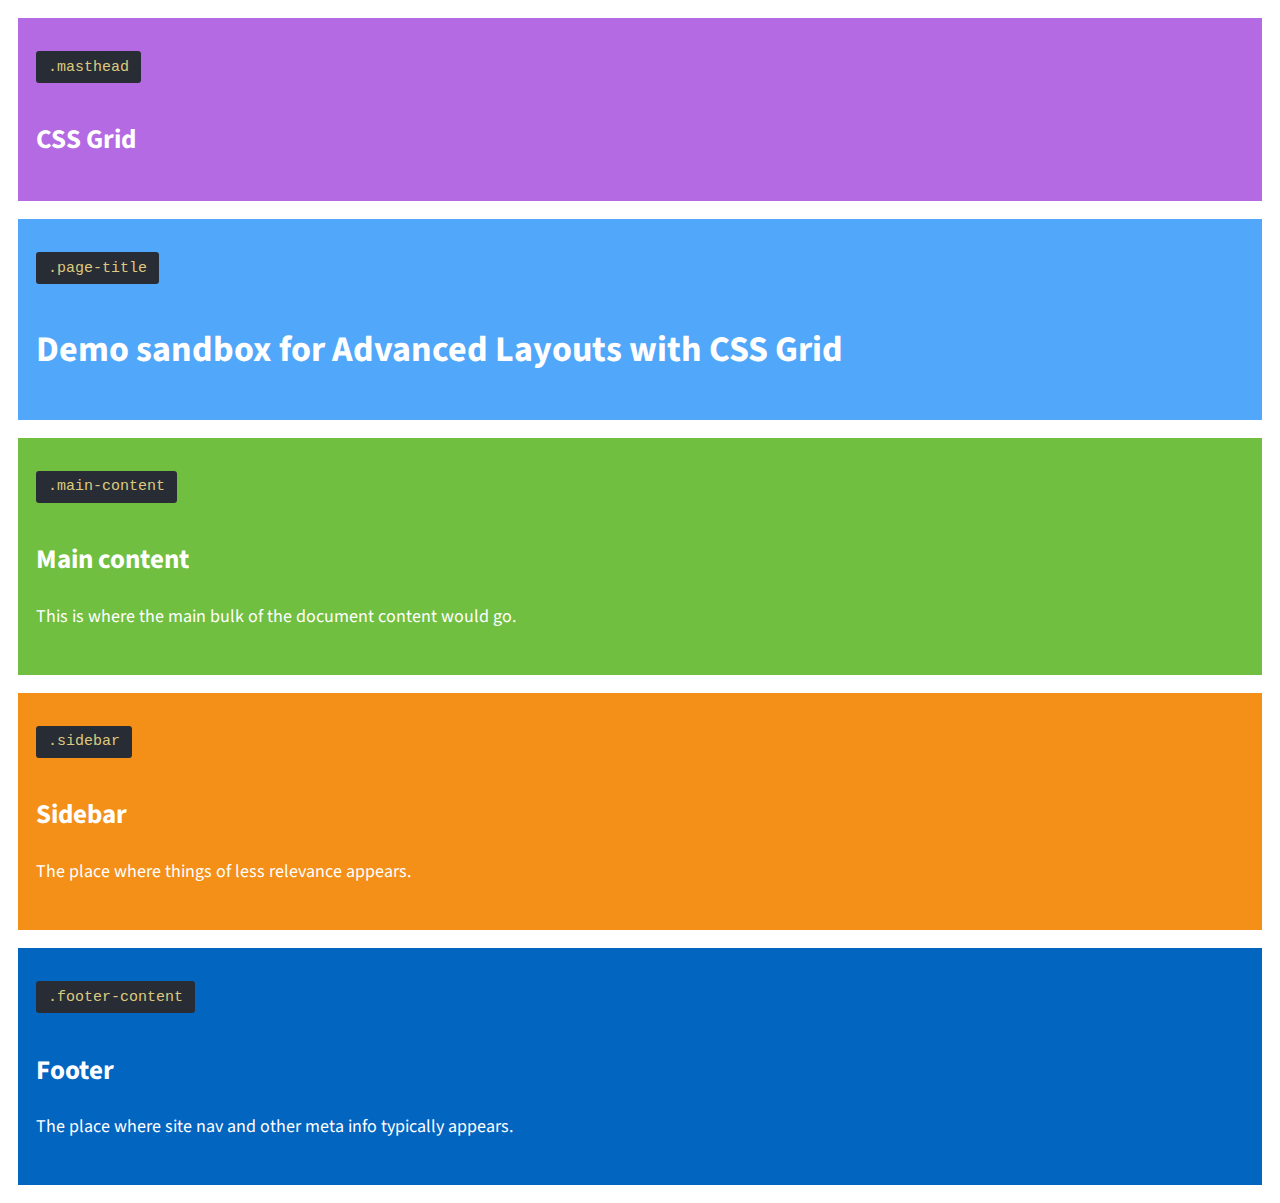
==== basics/index.html @ af931b44 "basic file setup" ====
<!DOCTYPE html>
<html lang="en-US">

<head>
    <meta charset="UTF-8">
    <meta name="viewport" content="width=device-width, initial-scale=1">
    <title>Basic Grid Demo</title>
    <link href="https://fonts.googleapis.com/css?family=PT+Serif:400,400i,700,700i|Source+Sans+Pro:400,400i,600,600i" rel="stylesheet">
    <link rel="stylesheet" href="./main.css" type="text/css" media="all">
</head>

<body class="site">
    <a class="skip-link screen-reader-text" href="#content">Skip to content</a>

    <header class="masthead">
        <code class="identifier"><pre>.masthead</pre></code>
        <h2>CSS Grid</h2>
    </header><!-- .masthead -->

    <div class="page-title">
        <code class="identifier"><pre>.page-title</pre></code>
        <h1>Demo sandbox for Advanced Layouts with CSS Grid</h1>
    </div><!-- .page-title -->

    <main id="content" class="main-content">
        <code class="identifier"><pre>.main-content</pre></code>
        <h2>Main content</h2>
        <p>This is where the main bulk of the document content would go.</p>
    </main><!-- #content .main-content -->

    <aside class="sidebar">
        <code class="identifier"><pre>.sidebar</pre></code>
        <h2>Sidebar</h2>
        <p>The place where things of less relevance appears.</p>
    </aside><!-- .sidebar -->

    <footer class="footer-content">
        <code class="identifier"><pre>.footer-content</pre></code>
        <h2>Footer</h2>
        <p><span class="bg">The place where site nav and other meta info typically appears.</span></p>
    </footer><!-- .footer-content -->

</body>

</html>
---- basics/main.css ----
/*--------------------------------------------------------------
Accessibility
--------------------------------------------------------------*/
/* Text meant only for screen readers */
.screen-reader-text {
	clip: rect(1px, 1px, 1px, 1px);
	position: absolute !important;
	height: 1px;
	width: 1px;
	overflow: hidden;
}

.screen-reader-text:hover,
.screen-reader-text:active,
.screen-reader-text:focus {
	background-color: #f1f1f1;
	border-radius: 3px;
	box-shadow: 0 0 2px 2px rgba(0, 0, 0, 0.6);
	clip: auto !important;
	color: #21759b;
	display: block;
	font-size: 14px;
	font-weight: bold;
	height: auto;
	left: 5px;
	line-height: normal;
	padding: 15px 23px 14px;
	text-decoration: none;
	top: 5px;
	width: auto;
	z-index: 100000; /* Above WP toolbar */
}

/*--------------------------------------------------------------
Typography
--------------------------------------------------------------*/

body {
	margin: 0;
}

body,
button,
input,
select,
textarea {
	font-family: 'Source Sans Pro', 'Helvetica', 'Arial', sans-serif;
	font-size: 18px;
	line-height: 1.5;
}

h1,
h2,
h3,
h4,
h5,
h6 {
	clear: both;
}

p {
	margin-bottom: 1.5em;
}

b,
strong {
	font-weight: bold;
}

dfn,
cite,
em,
i {
	font-style: italic;
}

blockquote {
	margin: 0 1.5em;
}

address {
	margin: 0 0 1.5em;
}

pre {
    display: inline-block;
    font-family: "Courier 10 Pitch", Courier, monospace;
    color: #ddca7e;
    background: #282c34;
	padding: .5em .8em;
    border-radius: .2em;
}

code,
kbd,
tt,
var {
	font: 15px Monaco, Consolas, "Andale Mono", "DejaVu Sans Mono", monospace;
}

abbr,
acronym {
	border-bottom: 1px dotted #666;
	cursor: help;
}

mark,
ins {
	background: #fff9c0;
	text-decoration: none;
}

sup,
sub {
	font-size: 75%;
	height: 0;
	line-height: 0;
	position: relative;
	vertical-align: baseline;
}

sup {
	bottom: 1ex;
}

sub {
	top: .5ex;
}

small {
	font-size: 75%;
}

big {
	font-size: 125%;
}

/* Global layouts */
@media screen and (min-width: 700px) {
    .two-column {
        column-count: 2;
        column-gap: 2.4em;
    }
}

/* Global buttons */
.content-button {
	padding: .5em 1em;
	border: 3px solid #B51C35;
	/*border-radius: 10px;*/
	font-weight: 600;
}

a.content-button {
	color: black;
	text-decoration: none;
}

a.content-button:focus,
a.content-button:hover {
	background: #B51C35;
	color: #FFFCED;
}


/*--------------------------------------------------------------
General styling
--------------------------------------------------------------*/

.site {
	margin: 1em;
}

.masthead,
.page-title,
.main-content,
.sidebar,
.footer-content {
	margin-bottom: 1em;
    padding: 1em;
    color: white;

}

.masthead {
    background-color: #b46ae3;
}

.page-title {
    background-color: #51a7fa;
}

.main-content {
    background-color: #70bf40;
}

.sidebar {
    background-color: #f49018;
}

.footer-content {
    background-color: #0265c0;
}
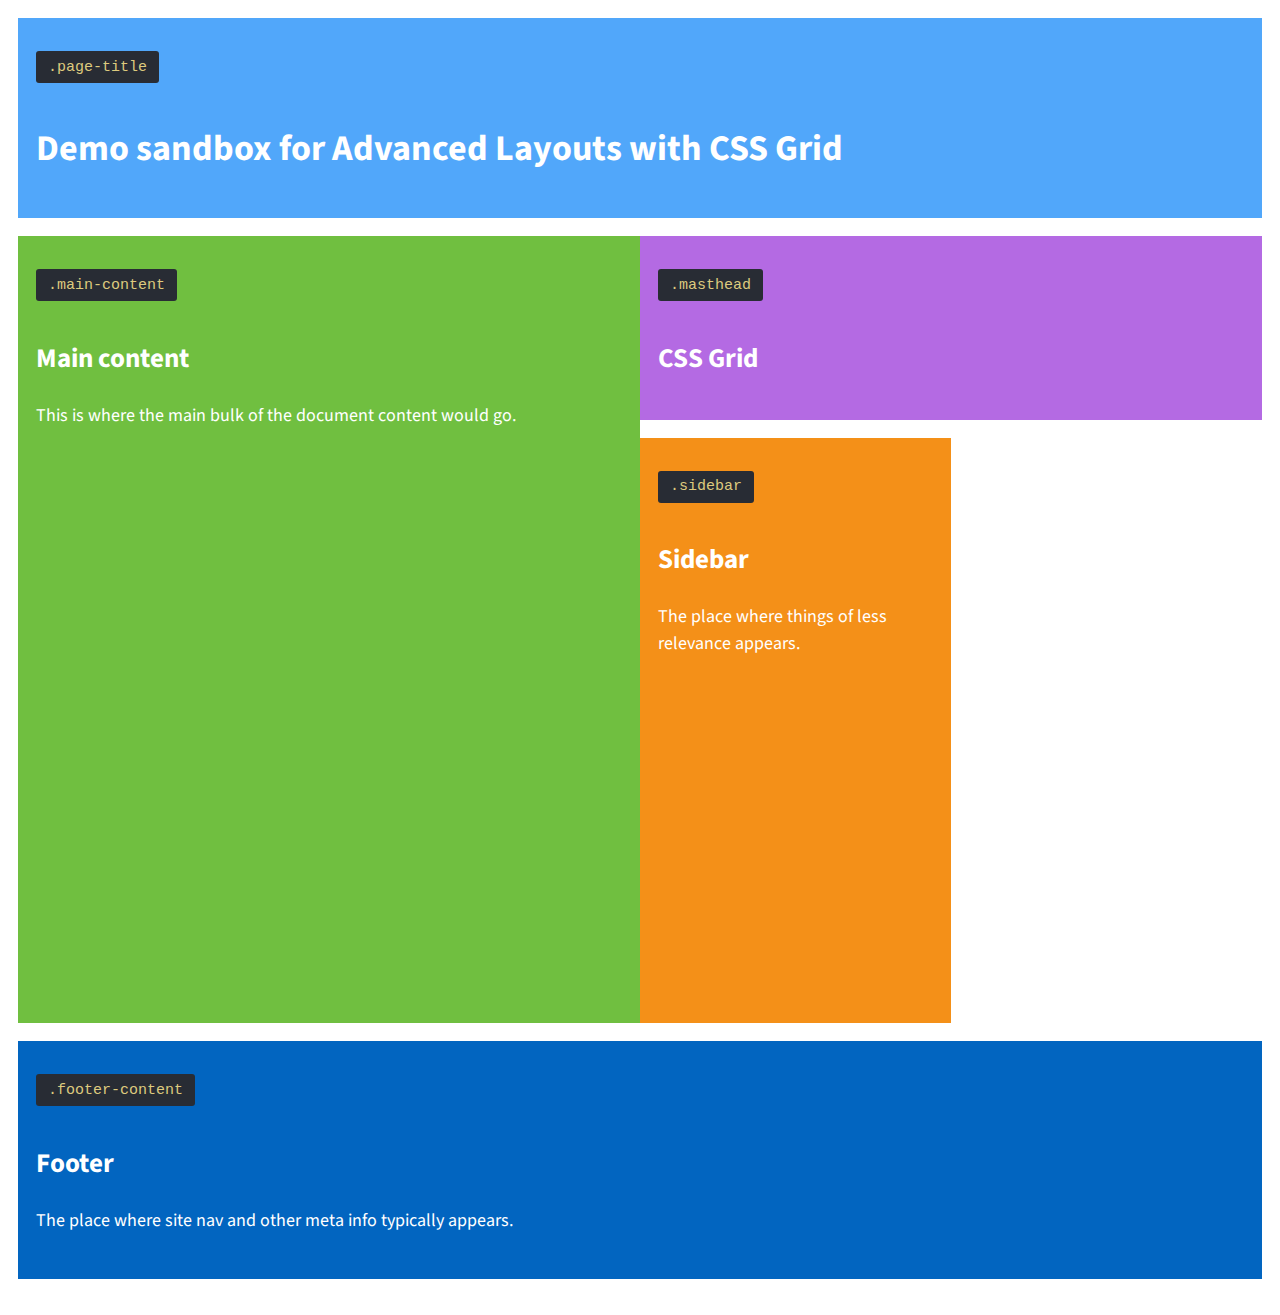
==== commit e81ecd7a: "manual grid item placement" ====
--- a/basics/index.html
+++ b/basics/index.html
@@ -7,6 +7,7 @@
     <title>Basic Grid Demo</title>
     <link href="https://fonts.googleapis.com/css?family=PT+Serif:400,400i,700,700i|Source+Sans+Pro:400,400i,600,600i" rel="stylesheet">
     <link rel="stylesheet" href="./main.css" type="text/css" media="all">
+    <link rel="stylesheet" href="./grid.css">
 </head>
 
 <body class="site">
--- a/basics/grid.css
+++ b/basics/grid.css
@@ -0,0 +1,27 @@
+.site{
+    display: grid;
+    /* note - if content is larger than designated widths - space will expand to accomodate content */
+    grid-template-columns: 2fr repeat(2, 1fr);
+    grid-template-rows: auto 1fr 3fr;
+}
+
+.masthead{
+    grid-column: 2/4;
+    grid-row: 2/3;
+}
+
+.page-title{
+    grid-column: 1/4;
+    grid-row: 1/2;
+}
+
+.main-content{
+   grid-column:1/2;
+   grid-row: 2/4; 
+}
+
+.footer-content{
+ grid-column:1/4;
+ /* will self create new row even though not stated above */
+ grid-row: 4;   
+}